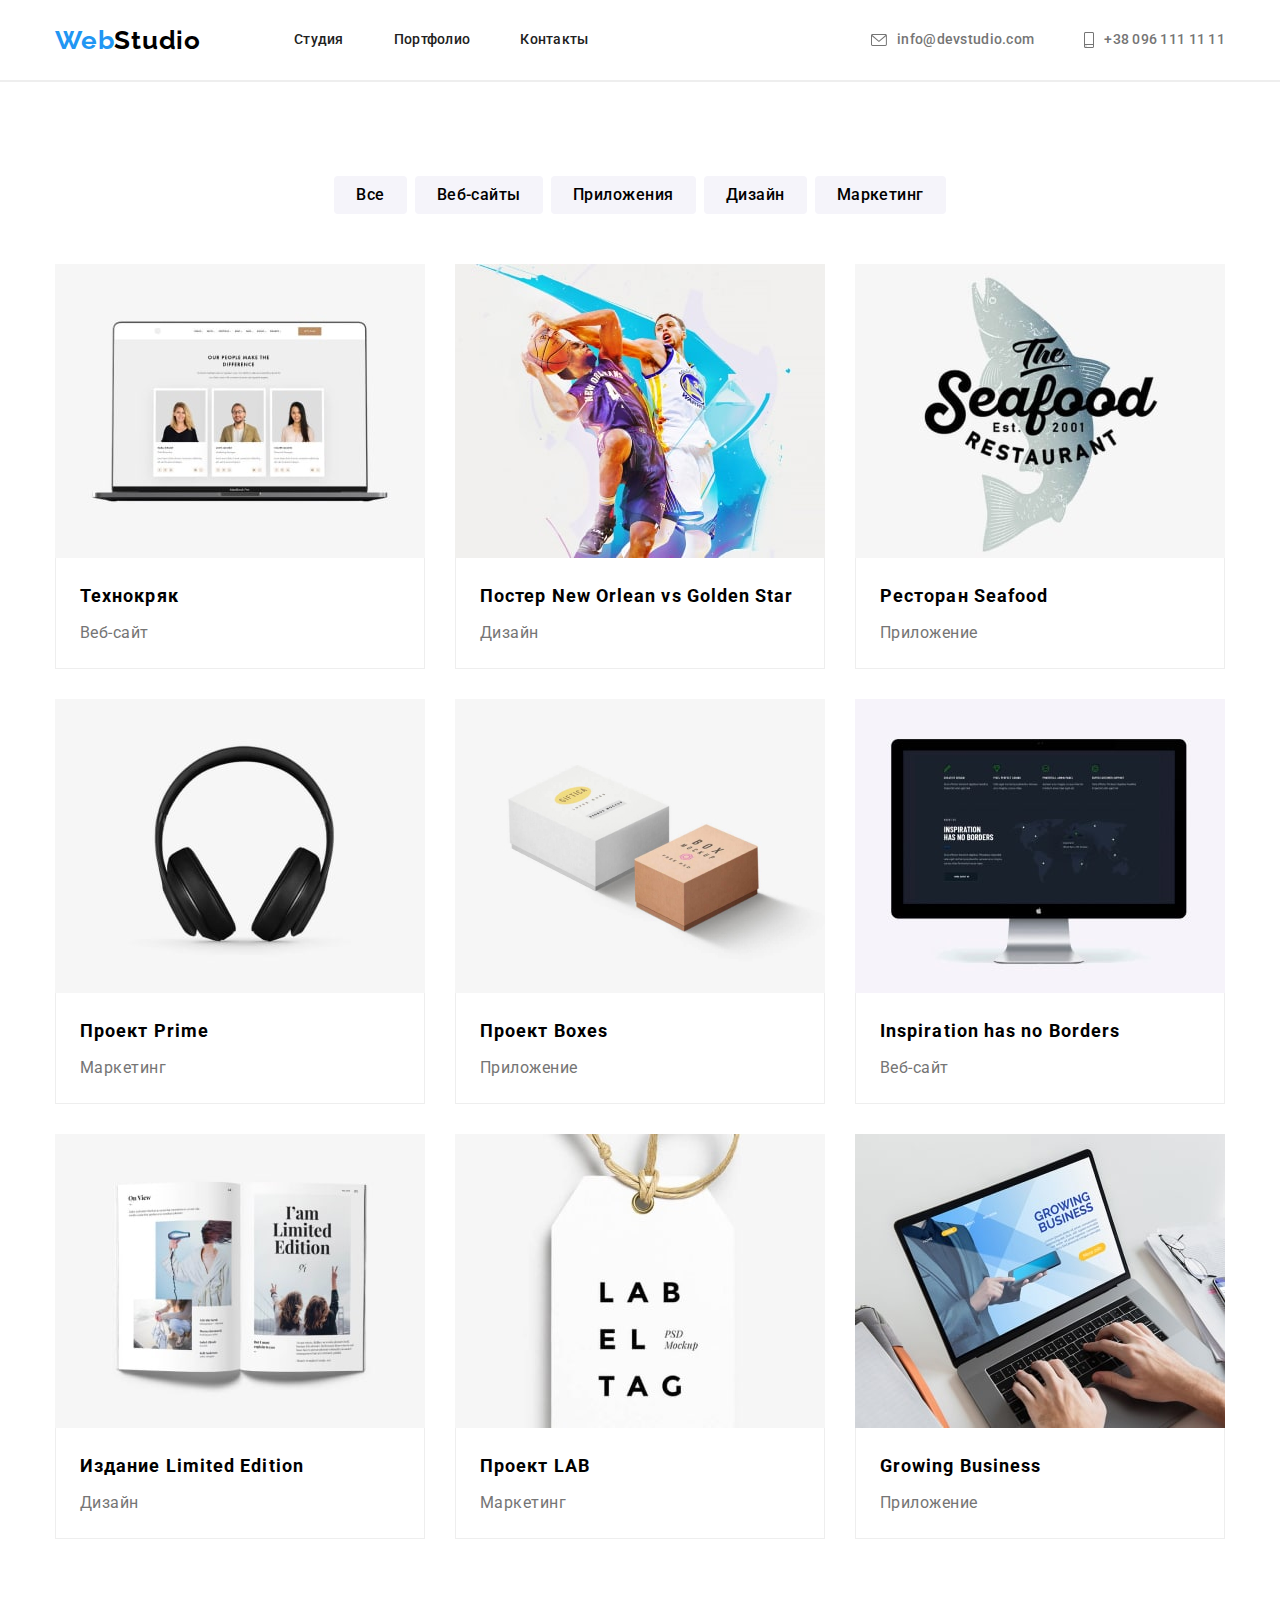
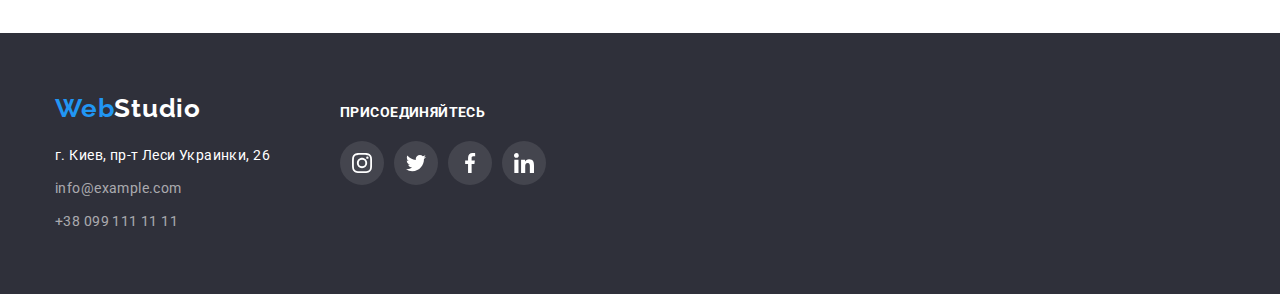
==== portfolio.html @ 3501918d "new5" ====
<!DOCTYPE html>
<html lang="ru">

<head>
  <meta charset="UTF-8" />
  <meta http-equiv="X-UA-Compatible" content="IE=edge" />
  <meta name="viewport" content="width=device-width, initial-scale=1.0" />
  <title>WebStudio</title>
  <link rel="preconnect" href="https://fonts.googleapis.com" />
  <link rel="preconnect" href="https://fonts.gstatic.com" crossorigin />
  <link href="https://fonts.googleapis.com/css2?family=Raleway:wght@700&family=Roboto:wght@400;500;700;900&display=swap"
    rel="stylesheet" />
  <link rel="stylesheet"
    href="https://cdnjs.cloudflare.com/ajax/libs/modern-normalize/1.0.0/modern-normalize.min.css" />
  <link rel="stylesheet" href="./css/style.css" />
</head>

<body>
  <header class="header">
    <div class="container header-box">
      <nav class="header-nav">
        <a href="" class="header-logo link">Web<span class="header-logo-color">Studio</span>
        </a>
        <ul class="header-list">
          <li class="header-item">
            <a href="./index.html" class="link header-link">Студия</a>
          </li>
          <li class="header-item">
            <a href="" class="link header-link">Портфолио</a>
          </li>
          <li class="header-item">
            <a href="" class="link header-link">Контакты</a>
          </li>
        </ul>
      </nav>
      <ul class="list-info">
        <li class="item-info">
          <a href="" class="link header-mail">
            <svg class="info-ikon" width="16" height="12">
              <use href="./images/symbol-defs.svg#icon-envelope"></use>
            </svg>
            info@devstudio.com
          </a>
        </li>
        <li class="item-info">
          <a href="" class="link header-number">
            <svg class="info-ikon" width="10" height="16">
              <use href="./images/symbol-defs.svg#icon-smartphone"></use>
            </svg>
            +38 096 111 11 11
          </a>
        </li>
      </ul>
    </div>
  </header>
  <!----------------main----------->
  <section class=" section-portfolio">
    <div class="container">
      <ul class="main-link">
        <li class="main-list-port">
          <button type="button" class="portfolio-btn">Все</button>
        </li>
        <li class="main-list-port">
          <button type="button" class="portfolio-btn">Веб-сайты</button>
        </li>
        <li class="main-list-port">
          <button type="button" class="portfolio-btn">Приложения</button>
        </li>
        <li class="main-list-port">
          <button type="button" class="portfolio-btn">Дизайн</button>
        </li>
        <li class="main-list-port">
          <button type="button" class="portfolio-btn">Маркетинг</button>
        </li>
      </ul>
      <ul class="main-page">
        <li class="card-border">
          <img src="./img/img-min1.jpg" alt="ноутбук" width="370" class="portfolio-page img-style" />
          <div class="title-text-box">
            <h2 class="portfolio-title">Технокряк</h2>
            <p class="portfolio-text">Веб-сайт</p>
          </div>
        </li>
        <li class="card-border">
          <img src="./img/img-min2.jpg" alt="баскетбол" width="370" class="portfolio-page img-style" />
          <div class="title-text-box">
            <h2 class="portfolio-title">Постер New Orlean vs Golden Star</h2>
            <p class="portfolio-text">Дизайн</p>
          </div>
        </li>
        <li class="card-border">
          <img src="./img/img-min3.jpg" alt="ресторан" width="370" class="portfolio-page img-style" />
          <div class="title-text-box">
            <h2 class="portfolio-title">Ресторан Seafood</h2>
            <p class="portfolio-text">Приложение</p>
          </div>
        </li>
        <li class="card-border">
          <img src="./img/img-min4.jpg" alt="наушники" width="370" class="portfolio-page img-style" />
          <div class="title-text-box">
            <h2 class="portfolio-title">Проект Prime</h2>
            <p class="portfolio-text">Маркетинг</p>
          </div>
        </li>
        <li class="card-border">
          <img src="./img/img5.jpg" alt="коробки" width="370" class="portfolio-page img-style" />
          <div class="title-text-box">
            <h2 class="portfolio-title">Проект Boxes</h2>
            <p class="portfolio-text">Приложение</p>
          </div>
        </li>
        <li class="card-border">
          <img src="./img/img-min6.jpg" alt="монитор" width="370" class="portfolio-page img-style" />
          <div class="title-text-box">
            <h2 class="portfolio-title">Inspiration has no Borders</h2>
            <p class="portfolio-text">Веб-сайт</p>
          </div>
        </li>
        <li class="card-border">
          <img src="./img/img-min7.jpg" alt="книга" width="370" class="portfolio-page img-style" />
          <div class="title-text-box">
            <h2 class="portfolio-title">Издание Limited Edition</h2>
            <p class="portfolio-text">Дизайн</p>
          </div>
        </li>
        <li class="card-border">
          <img src="./img/img-min8.jpg" alt="бирка" width="370" class="portfolio-page img-style" />
          <div class="title-text-box">
            <h2 class="portfolio-title">Проект LAB</h2>
            <p class="portfolio-text">Маркетинг</p>
          </div>
        </li>
        <li class="card-border">
          <img src="./img/img-min9.jpg" alt="ноутбук" width="370" class="portfolio-page img-style" />
          <div class="title-text-box">
            <h2 class="portfolio-title">Growing Business</h2>
            <p class="portfolio-text">Приложение</p>
          </div>
        </li>
      </ul>
    </div>

  </section>
  <!---------------------footer---------------------->
  <footer class="footer">
    <div class="container footer-flex">
      <div>
        <a href="" class="footer-logo link">Web<span class="footer-logo-color">Studio</span></a>
        <address class="footer-address">
          <ul>
            <li class="footer-list">
              <a href="" class="link footer-item-address">г. Киев, пр-т Леси Украинки, 26</a>
            </li>
            <li class="footer-list">
              <a href="" class="link footer-item-mail">info@example.com</a>
            </li>
            <li class="footer-list">
              <a href="" class="link footer-item-number">+38 099 111 11 11</a>
            </li>
          </ul>
        </address>
      </div>
      <div class="footer-box">
        <h3 class="footer-title">присоединяйтесь</h3>
        <ul class="footer-soc">
          <li class="footer-soc-item">
            <a href="" class="footer-icon-link"><svg class="icon-soc-footer" height="20px" width="20px">
                <use href="./images/symbol-defs.svg#icon-instagram"></use>
              </svg></a>
          </li>
          <li class="footer-soc-item">
            <a href="" class="footer-icon-link"><svg class="icon-soc-footer" height="20px" width="20px">
                <use href="./images/symbol-defs.svg#icon-twitter"></use>
              </svg></a>
          </li>
          <li class="footer-soc-item">
            <a href="" class="footer-icon-link"><svg class="icon-soc-footer" height="20px" width="20px">
                <use href="./images/symbol-defs.svg#icon-facebook"></use>
              </svg></a>
          </li>
          <li class="footer-soc-item">
            <a href="" class="footer-icon-link"><svg class="icon-soc-footer" height="20px" width="20px">
                <use href="./images/symbol-defs.svg#icon-linkedin"></use>
              </svg></a>
          </li>
        </ul>
      </div>
    </div>
  </footer>
</body>

</html>
---- css/style.css ----
:root {
  --primery-text-color: #757575;
  --title-text-color: #212121;
  --acent-color: #2196f3;
  --primery-white-color: #ffffff;
  --primery-black-color: #000000;
  --footer-color: #2f303a;
}

html {
  box-sizing: border-box;
}
h1,
h2,
h3,
h4,
h5,
h6 {
  box-sizing: border-box;
}
* {
  margin: 0;
  padding: 0;
}

body {
  background-color: var(--primery-white-color);

  font-family: "Roboto", sans-serif;

  letter-spacing: 0.03em;
  /* outline: 2px solid tomato; */
}

ul {
  list-style: none;
}

.link {
  text-decoration: none;
}

.container {
  width: 1200px;
  margin: 0 auto;
  padding-left: 15px;
  padding-right: 15px;
  /* outline: 2px solid #2196f3; */
}

.img-style {
  display: block;
  max-width: 100%;
  height: auto;
}

/* header */
.header {
  border-bottom: 2px solid #eeeeee;
}

.header-box,
.header-nav {
  display: flex;
  align-items: center;
}
.header-logo {
  display: block;

  font-family: "Raleway", sans-serif;
  font-style: normal;
  font-weight: 700;
  font-size: 26px;
  line-height: 1.19em;
  letter-spacing: 0.03em;

  color: var(--acent-color);
}
.header-logo-color {
  color: var(--primery-black-color);
}

.header-list {
  display: flex;
  margin-left: 93px;
  row-gap: 32px;
  column-gap: 50px;
}

.header-link {
  display: block;
  padding-top: 32px;
  padding-bottom: 32px;

  font-weight: 500;
  font-style: normal;
  font-size: 14px;
  line-height: 1.14em;
  letter-spacing: 0.02em;
  color: var(--title-text-color);
}

.header-link:hover {
  color: var(--acent-color);
}

.list-info {
  display: flex;
  margin-left: auto;
  row-gap: 32px;
  column-gap: 50px;
}

.header-mail,
.header-number {
  display: flex;
  align-items: center;
  padding-top: 32px;
  padding-bottom: 32px;
  font-weight: 500;
  font-style: normal;
  font-size: 14px;
  line-height: 1.14em;
  letter-spacing: 0.02em;
  color: var(--primery-text-color);
}
.header-mail:hover,
.header-number:hover {
  color: var(--acent-color);
}
.info-ikon {
  margin-right: 10px;
  fill: #757575;
}

.header-mail:hover .info-ikon,
.header-mail:focus .info-ikon {
  fill: var(--acent-color);
}

.header-number:hover .info-ikon,
.header-mail:focus .info-ikon {
  fill: var(--acent-color);
}

/* -----------hero------------ */

.hero {
  background-color: var(--footer-color);
  background-image: linear-gradient(
      to right,
      rgba(47, 48, 58, 0.4),
      rgba(47, 48, 58, 0.4)
    ),
    url(../images/offis.jpg);

  text-align: center;
  padding-top: 200px;
  padding-bottom: 200px;

  margin-left: auto;
  margin-right: auto;

  max-width: 1600px;
  /* height: 600px; */

  background-repeat: no-repeat;
  background-size: cover;
  background-position: center;
}

.hero-title {
  margin-bottom: 30px;
  margin-left: auto;
  margin-right: auto;
  width: 696px;

  font-style: normal;
  font-size: 44px;
  line-height: 1.36em;

  letter-spacing: 0.06em;
  text-transform: uppercase;
  color: var(--primery-white-color);
}
button {
  font-family: inherit;
}
.btn {
  text-align: center;
  min-width: 200px;
  padding: 10px 32px;
  background-color: var(--acent-color);
  color: var(--primery-white-color);
  border-radius: 4px;
  cursor: pointer;

  font-style: normal;
  font-weight: 700;
  font-size: 16px;
  line-height: 1.88em;
  letter-spacing: 0.06em;
}
.btn:hover {
  color: var(--primery-white-color);
  box-shadow: 0px 4px 4px rgba(0, 0, 0, 0.15);
}

/* main */

.main-work {
  padding-top: 94px;
}
.main-list {
  display: flex;
}
.main-item {
  margin-right: 30px;
  width: 270px;
  margin-left: auto;
}
.main-item:last-child {
  margin-right: 0;
}

.main-item::before {
  display: block;
  content: "";
  background-image: url(../images/astronaut\1.svg);
}

.main-title {
  margin-bottom: 10px;

  font-style: normal;
  font-weight: 700;
  font-size: 14px;
  line-height: 16px;
  letter-spacing: 0.03em;
  text-transform: uppercase;
  color: var(--primery-black-color);
}

.main-paragraph {
  font-style: normal;
  font-weight: 400;
  font-size: 14px;
  line-height: 1.71em;
  letter-spacing: 0.03em;

  color: var(--primery-text-color);
}

.thumb {
  display: flex;
  align-items: center;
  justify-content: center;
  margin-bottom: 30px;
  width: 270px;
  height: 120px;
  background: #f5f4fa;
  border-radius: 4px;
}
.main-svg {
  width: 70px;
  background-position: center;
}

/* work */
.work {
  padding-top: 94px;
  padding-bottom: 94px;
}
.work-title {
  margin-bottom: 50px;

  font-style: normal;
  font-weight: 700;
  font-size: 36px;
  line-height: 1.17em;
  text-align: center;
  letter-spacing: 0.03em;
  color: var(--primery-black-color);
}
.work-list {
  display: flex;
}
.work-item {
  margin-right: 30px;
  margin-left: auto;
}
.work-item:last-child {
  margin-right: 0;
}

/* team */
.team {
  padding-top: 94px;
  padding-bottom: 94px;
}
.team-title {
  margin-bottom: 50px;

  font-style: normal;
  font-weight: 700;
  font-size: 36px;
  line-height: 1.17em;
  text-align: center;
  letter-spacing: 0.03em;
  color: var(--primery-black-color);
}

.team {
  background: #f5f4fa;
}
.team-list {
  display: flex;
}
.team-item {
  width: 270px;
  margin-left: 30px;

  background: var(--primery-white-color);
  box-shadow: 0px 1px 3px rgba(0, 0, 0, 0.12), 0px 1px 1px rgba(0, 0, 0, 0.14),
    0px 2px 1px rgba(0, 0, 0, 0.2);
  border-radius: 0px 0px 4px 4px;
}

.team-item:first-child {
  margin-left: 0;
}
.team-box {
  padding-top: 30px;
  padding-bottom: 16px;
}
.team-name {
  margin-bottom: 10px;
  font-weight: 500;
  font-size: 16px;
  line-height: 1.19em;

  text-align: center;
  letter-spacing: 0.03em;

  color: var(--primery-black-color);
}
.team-work {
  font-style: normal;
  font-weight: 400;
  font-size: 16px;
  line-height: 19px;
  text-align: center;
  letter-spacing: 0.03em;

  color: var(--primery-text-color);
}
.soc-box {
  display: flex;
  /* column-gap: 10px;
  align-items: center; */
  margin-left: 32px;
  margin-right: 32px;
  margin-bottom: 30px;
}

.soc-box-title {
  margin-right: 10px;
}

.soc-box-title:last-child {
  margin-right: 0px;
}

.icon-soc {
  margin-right: 5px;
  fill: #afb1b8;
}

.icon-soc:hover {
  fill: var(--primery-white-color);
}

.icon-soc:last-child {
  margin-right: 0px;
}

.icon-link:hover,
.icon-link:focus {
  background-color: var(--acent-color);
}

.icon-link:hover .icon-soc,
.icon-link:focus .icon-soc {
  fill: var(--primery-white-color);
}

.icon-link {
  display: flex;
  margin-right: 5px;
  width: 44px;
  height: 44px;
  border-radius: 50%;
  align-items: center;
  justify-content: center;
  fill: var(--primery-white-color);
}

.icon-link:last-child {
  margin-right: 0px;
}

/* ---------client----- */

.client {
  padding-top: 94px;
  padding-bottom: 94px;
}

.client-title {
  margin-bottom: 50px;

  font-weight: 700;
  font-size: 36px;
  line-height: 1.17em;
  text-align: center;
  letter-spacing: 0.03em;

  color: var(--title-text-color);
}

.client-list {
  display: flex;
}
.client-page {
  cursor: pointer;
  fill: #afb1b8;
}

.client-page:hover {
  fill: var(--acent-color);
}

.client-box-item {
  display: flex;
  justify-content: center;
  align-items: center;
  background-color: var(--primery-white-color);

  width: 170px;
  height: 92px;
  border: 1px solid #afb1b8;
  border-radius: 4px;
}

.client-box-item:hover {
  border: 1px solid var(--acent-color);
}

.client-box-item:hover .client-page {
  fill: var(--acent-color);
}

.client-item {
  margin-right: 30px;
}

.client-item:last-child {
  margin-right: 0;
}

/* --------footer--------- */

.footer {
  background-color: var(--footer-color);
  padding-top: 60px;
  padding-bottom: 60px;
}

.footer-flex {
  display: flex;
}

.footer-logo {
  display: block;
  margin-bottom: 20px;

  font-family: "Raleway";
  font-style: normal;
  font-weight: 700;
  font-size: 26px;
  line-height: 1.19em;
  letter-spacing: 0.03em;

  color: var(--acent-color);
}

.footer-logo-color {
  color: var(--primery-white-color);
}

.footer-list {
  margin-bottom: 9px;
}

.footer-list:last-child {
  margin-bottom: 0;
}

.footer-item-address {
  text-decoration: none;
  margin-bottom: 9px;

  font-style: normal;
  font-weight: 400;
  font-size: 14px;
  line-height: 1.71em;
  letter-spacing: 0.03em;
  color: var(--primery-white-color);
}

.footer-item-mail {
  margin-bottom: 9px;

  font-style: normal;
  font-weight: 400;
  font-size: 14px;
  line-height: 1.71em;
  letter-spacing: 0.03em;

  color: rgba(255, 255, 255, 0.6);
}

.footer-item-number {
  font-style: normal;
  font-weight: 400;
  font-size: 14px;
  line-height: 1.71em;
  letter-spacing: 0.03em;

  color: rgba(255, 255, 255, 0.6);
}

.footer-item-address:hover {
  color: var(--acent-color);
}

.footer-item-mail:hover {
  color: var(--acent-color);
}
.footer-item-number:hover {
  color: var(--acent-color);
}

.footer-title {
  margin-bottom: 20px;
  font-style: normal;
  font-weight: 700;
  font-size: 14px;
  line-height: 1.14;
  letter-spacing: 0.03em;
  text-transform: uppercase;

  color: #ffffff;
}

.footer-box {
  width: 206px;
  margin-left: 70px;
  margin-top: 12px;
}

.footer-soc {
  display: flex;
}

.icon-soc-footer {
  fill: var(--primery-white-color);
}

.footer-icon-link:hover,
.footer-icon-link:focus {
  background-color: var(--acent-color);
}

.footer-icon-link:hover .icon-soc-footer,
.footer-icon-link:focus .icon-soc-footer {
  fill: var(--primery-white-color);
}

.footer-icon-link {
  display: flex;
  width: 44px;
  height: 44px;
  border-radius: 50%;
  align-items: center;
  justify-content: center;
  background: rgba(255, 255, 255, 0.1);
}

.footer-soc-item {
  margin-right: 10px;
}

.footer-soc-item:last-child {
  margin-right: 0px;
}

/* ------------portfolio------------- */
.section-portfolio {
  padding-bottom: 94px;
  padding-top: 94px;
}

.main-link {
  display: flex;
  margin-bottom: 50px;

  justify-content: center;
}

.main-list-port {
  margin-right: 8px;
}
.main-list-port:last-child {
  margin-right: 0;
}

.portfolio-btn {
  margin-right: 8px;
  padding: 6px 22px;
  border: transparent;
  font-style: normal;
  font-weight: 500;
  font-size: 16px;
  line-height: 1.62em;
  text-align: center;
  letter-spacing: 0.03em;
  border-radius: 4px;
  color: var(--primery-black-color);
  background: #f5f4fa;

  cursor: pointer;
}
.portfolio-btn:last-child {
  margin-right: 0;
}

.portfolio-btn:hover {
  color: var(--primery-white-color);
  background-color: var(--acent-color);
  box-shadow: 0px 3px 1px rgba(0, 0, 0, 0.1), 0px 1px 2px rgba(0, 0, 0, 0.08),
    0px 2px 2px rgba(0, 0, 0, 0.12);
  border-radius: 4px;
}

.portfolio-title {
  margin-bottom: 4px;
  font-style: normal;
  font-weight: 700;
  font-size: 18px;
  line-height: 2;

  letter-spacing: 0.06em;

  color: var(--primery-black-color);
}
.portfolio-text {
  font-style: normal;
  font-weight: 400;
  font-size: 16px;
  line-height: 1.88em;
  letter-spacing: 0.03em;

  color: var(--primery-text-color);
}

.main-page {
  display: flex;
  flex-wrap: wrap;
  gap: 30px;
}

.card-border:hover {
  box-shadow: 0px 1px 1px rgba(0, 0, 0, 0.12), 0px 4px 4px rgba(0, 0, 0, 0.06),
    1px 4px 6px rgba(0, 0, 0, 0.16);
}

.title-text-box {
  padding: 20px 24px;
  border-left: 1px solid #eeeeee;
  border-right: 1px solid #eeeeee;
  border-bottom: 1px solid #eeeeee;
}
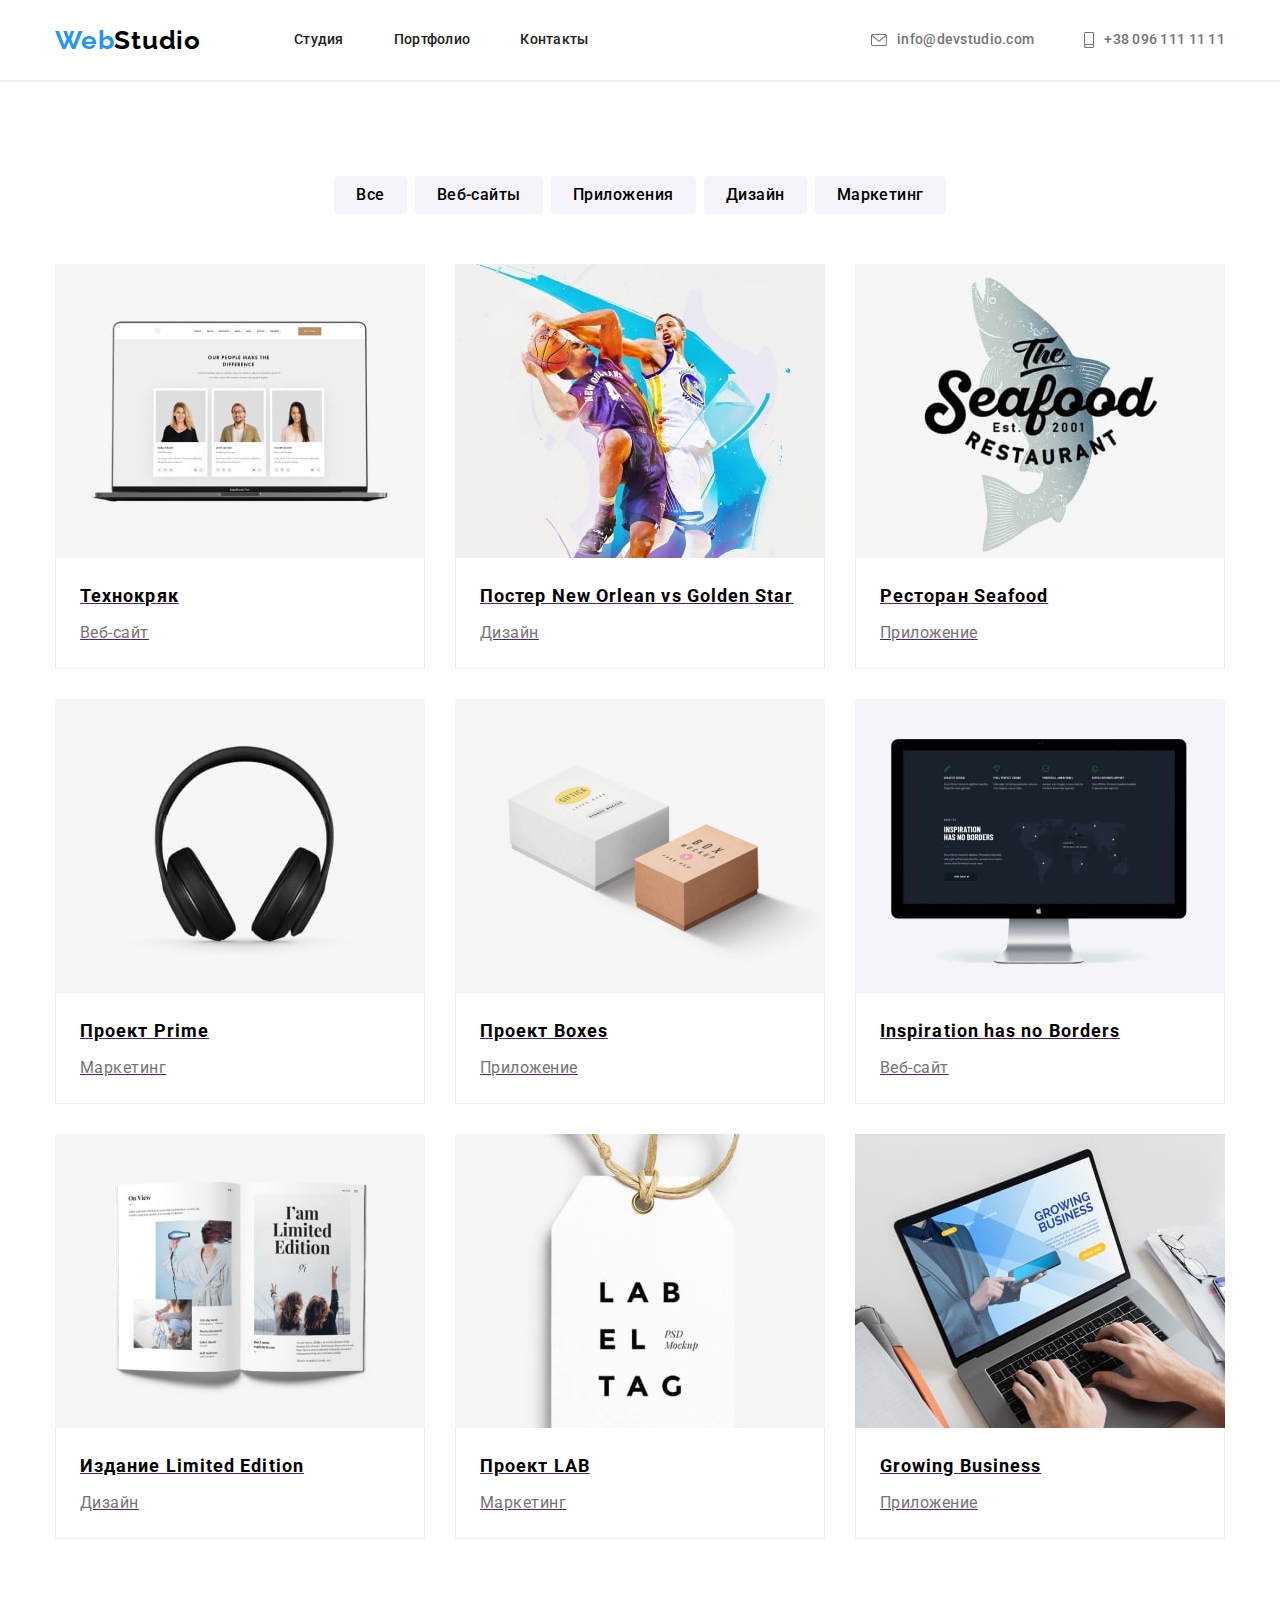
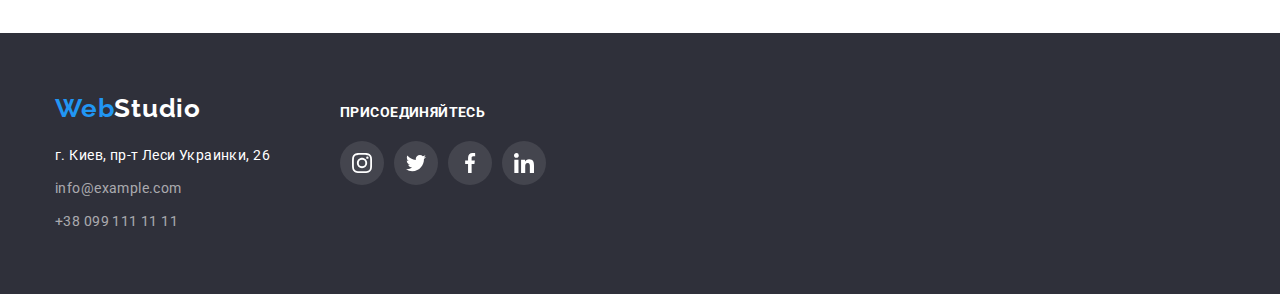
==== commit 59596e37: "new" ====
--- a/portfolio.html
+++ b/portfolio.html
@@ -75,67 +75,94 @@
       </ul>
       <ul class="main-page">
         <li class="card-border">
-          <img src="./img/img-min1.jpg" alt="ноутбук" width="370" class="portfolio-page img-style" />
-          <div class="title-text-box">
-            <h2 class="portfolio-title">Технокряк</h2>
-            <p class="portfolio-text">Веб-сайт</p>
-          </div>
-        </li>
-        <li class="card-border">
-          <img src="./img/img-min2.jpg" alt="баскетбол" width="370" class="portfolio-page img-style" />
-          <div class="title-text-box">
-            <h2 class="portfolio-title">Постер New Orlean vs Golden Star</h2>
-            <p class="portfolio-text">Дизайн</p>
-          </div>
-        </li>
-        <li class="card-border">
-          <img src="./img/img-min3.jpg" alt="ресторан" width="370" class="portfolio-page img-style" />
-          <div class="title-text-box">
-            <h2 class="portfolio-title">Ресторан Seafood</h2>
-            <p class="portfolio-text">Приложение</p>
-          </div>
-        </li>
-        <li class="card-border">
-          <img src="./img/img-min4.jpg" alt="наушники" width="370" class="portfolio-page img-style" />
-          <div class="title-text-box">
-            <h2 class="portfolio-title">Проект Prime</h2>
-            <p class="portfolio-text">Маркетинг</p>
-          </div>
-        </li>
-        <li class="card-border">
-          <img src="./img/img5.jpg" alt="коробки" width="370" class="portfolio-page img-style" />
-          <div class="title-text-box">
-            <h2 class="portfolio-title">Проект Boxes</h2>
-            <p class="portfolio-text">Приложение</p>
-          </div>
-        </li>
-        <li class="card-border">
-          <img src="./img/img-min6.jpg" alt="монитор" width="370" class="portfolio-page img-style" />
-          <div class="title-text-box">
-            <h2 class="portfolio-title">Inspiration has no Borders</h2>
-            <p class="portfolio-text">Веб-сайт</p>
-          </div>
-        </li>
-        <li class="card-border">
-          <img src="./img/img-min7.jpg" alt="книга" width="370" class="portfolio-page img-style" />
-          <div class="title-text-box">
-            <h2 class="portfolio-title">Издание Limited Edition</h2>
-            <p class="portfolio-text">Дизайн</p>
-          </div>
-        </li>
-        <li class="card-border">
-          <img src="./img/img-min8.jpg" alt="бирка" width="370" class="portfolio-page img-style" />
-          <div class="title-text-box">
-            <h2 class="portfolio-title">Проект LAB</h2>
-            <p class="portfolio-text">Маркетинг</p>
-          </div>
-        </li>
-        <li class="card-border">
-          <img src="./img/img-min9.jpg" alt="ноутбук" width="370" class="portfolio-page img-style" />
-          <div class="title-text-box">
-            <h2 class="portfolio-title">Growing Business</h2>
-            <p class="portfolio-text">Приложение</p>
-          </div>
+          <a href="" class="card-border-link">
+            <img src="./img/img-min1.jpg" alt="ноутбук" width="370" class="portfolio-page img-style" />
+            <div class="title-text-box">
+              <h2 class="portfolio-title">Технокряк</h2>
+              <p class="portfolio-text">Веб-сайт</p>
+            </div>
+          </a>
+
+        </li>
+        <li class="card-border">
+          <a href="" class="card-border-link">
+            <img src="./img/img-min2.jpg" alt="баскетбол" width="370" class="portfolio-page img-style" />
+            <div class="title-text-box">
+              <h2 class="portfolio-title">Постер New Orlean vs Golden Star</h2>
+              <p class="portfolio-text">Дизайн</p>
+            </div>
+          </a>
+
+        </li>
+        <li class="card-border">
+          <a href="" class="card-border-link">
+            <img src="./img/img-min3.jpg" alt="ресторан" width="370" class="portfolio-page img-style" />
+            <div class="title-text-box">
+              <h2 class="portfolio-title">Ресторан Seafood</h2>
+              <p class="portfolio-text">Приложение</p>
+            </div>
+          </a>
+
+        </li>
+        <li class="card-border">
+          <a href="" class="card-border-link">
+            <img src="./img/img-min4.jpg" alt="наушники" width="370" class="portfolio-page img-style" />
+            <div class="title-text-box">
+              <h2 class="portfolio-title">Проект Prime</h2>
+              <p class="portfolio-text">Маркетинг</p>
+            </div>
+          </a>
+
+        </li>
+        <li class="card-border">
+          <a href="" class="card-border-link">
+            <img src="./img/img5.jpg" alt="коробки" width="370" class="portfolio-page img-style" />
+            <div class="title-text-box">
+              <h2 class="portfolio-title">Проект Boxes</h2>
+              <p class="portfolio-text">Приложение</p>
+            </div>
+          </a>
+
+        </li>
+        <li class="card-border">
+          <a href="" class="card-border-link">
+            <img src="./img/img-min6.jpg" alt="монитор" width="370" class="portfolio-page img-style" />
+            <div class="title-text-box">
+              <h2 class="portfolio-title">Inspiration has no Borders</h2>
+              <p class="portfolio-text">Веб-сайт</p>
+            </div>
+          </a>
+
+        </li>
+        <li class="card-border">
+          <a href="" class="card-border-link">
+            <img src="./img/img-min7.jpg" alt="книга" width="370" class="portfolio-page img-style" />
+            <div class="title-text-box">
+              <h2 class="portfolio-title">Издание Limited Edition</h2>
+              <p class="portfolio-text">Дизайн</p>
+            </div>
+          </a>
+
+        </li>
+        <li class="card-border">
+          <a href="" class="card-border-link">
+            <img src="./img/img-min8.jpg" alt="бирка" width="370" class="portfolio-page img-style" />
+            <div class="title-text-box">
+              <h2 class="portfolio-title">Проект LAB</h2>
+              <p class="portfolio-text">Маркетинг</p>
+            </div>
+          </a>
+
+        </li>
+        <li class="card-border">
+          <a href="" class="card-border-link">
+            <img src="./img/img-min9.jpg" alt="ноутбук" width="370" class="portfolio-page img-style" />
+            <div class="title-text-box">
+              <h2 class="portfolio-title">Growing Business</h2>
+              <p class="portfolio-text">Приложение</p>
+            </div>
+          </a>
+
         </li>
       </ul>
     </div>
--- a/css/style.css
+++ b/css/style.css
@@ -331,7 +331,7 @@
 }
 .team-box {
   padding-top: 30px;
-  padding-bottom: 16px;
+  margin-bottom: 30px;
 }
 .team-name {
   margin-bottom: 10px;
@@ -345,6 +345,7 @@
   color: var(--primery-black-color);
 }
 .team-work {
+  margin-bottom: 16px;
   font-style: normal;
   font-weight: 400;
   font-size: 16px;
@@ -356,11 +357,7 @@
 }
 .soc-box {
   display: flex;
-  /* column-gap: 10px;
-  align-items: center; */
-  margin-left: 32px;
-  margin-right: 32px;
-  margin-bottom: 30px;
+  justify-content: center;
 }
 
 .soc-box-title {
@@ -453,7 +450,7 @@
 }
 
 .client-box-item:hover {
-  border: 1px solid var(--acent-color);
+  border-color: var(--acent-color);
 }
 
 .client-box-item:hover .client-page {
@@ -680,7 +677,11 @@
   gap: 30px;
 }
 
-.card-border:hover {
+.card-border {
+  display: flex;
+}
+
+.card-border-link:hover {
   box-shadow: 0px 1px 1px rgba(0, 0, 0, 0.12), 0px 4px 4px rgba(0, 0, 0, 0.06),
     1px 4px 6px rgba(0, 0, 0, 0.16);
 }
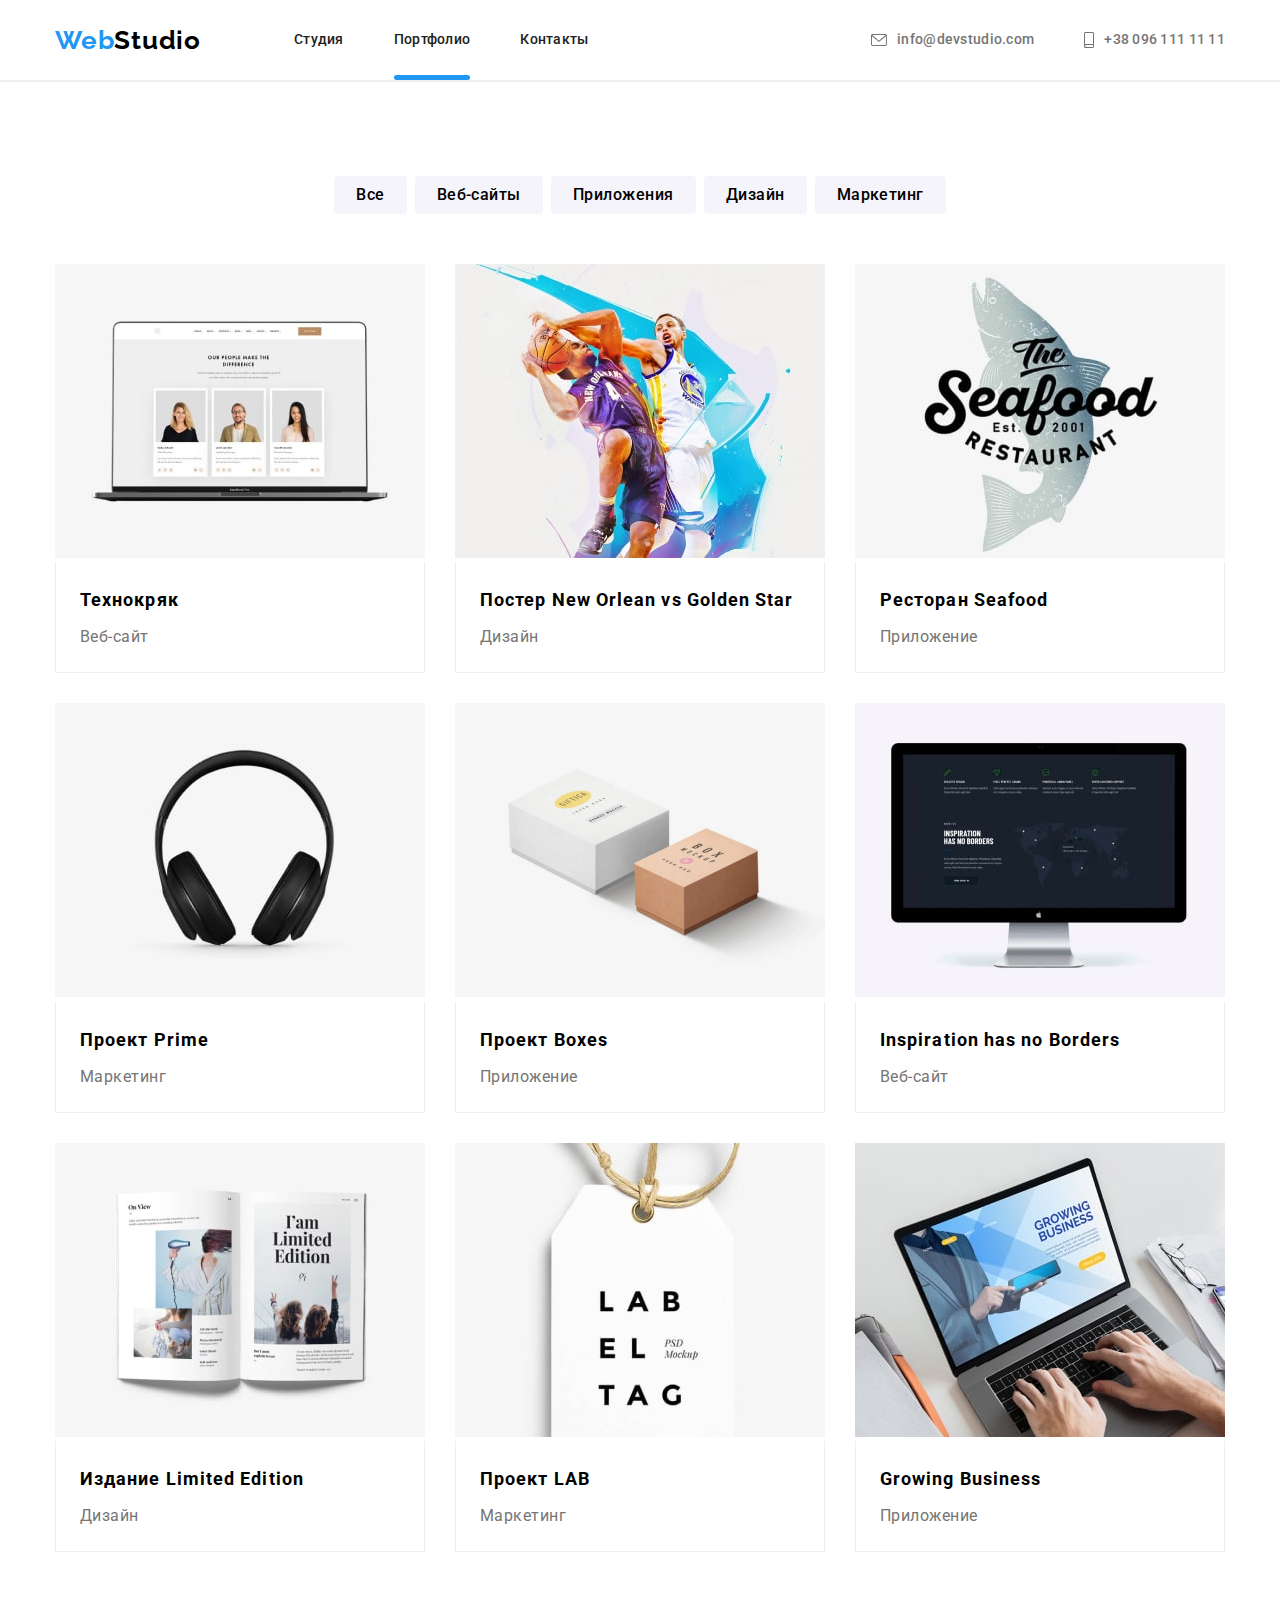
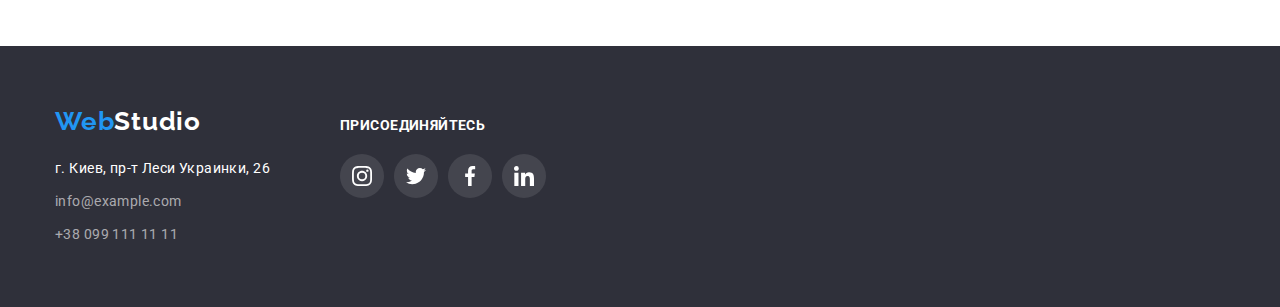
==== commit 90bf508f: "up" ====
--- a/portfolio.html
+++ b/portfolio.html
@@ -26,7 +26,7 @@
             <a href="./index.html" class="link header-link">Студия</a>
           </li>
           <li class="header-item">
-            <a href="" class="link header-link">Портфолио</a>
+            <a href="" class="link header-link current">Портфолио</a>
           </li>
           <li class="header-item">
             <a href="" class="link header-link">Контакты</a>
@@ -74,29 +74,61 @@
         </li>
       </ul>
       <ul class="main-page">
-        <li class="card-border">
-          <a href="" class="card-border-link">
-            <img src="./img/img-min1.jpg" alt="ноутбук" width="370" class="portfolio-page img-style" />
+        <li class="card-border ">
+
+          <a href="" class="card-border-link link ">
+            <div class="anime">
+
+              <div class="submenu">
+                <p class="submenu-text">Ресурс предлагает комплексные предложения с разным уровнем функционала и
+                  сервисов.
+                  Все это позволит
+                  посетителю получить
+                  исчерпывающие сведения о компании или частном лице.</p>
+              </div>
+              <img src="./img/img-min1.jpg" alt="ноутбук" width="370" class="portfolio-page img-style" />
+            </div>
+
             <div class="title-text-box">
               <h2 class="portfolio-title">Технокряк</h2>
               <p class="portfolio-text">Веб-сайт</p>
             </div>
           </a>
-
-        </li>
-        <li class="card-border">
-          <a href="" class="card-border-link">
-            <img src="./img/img-min2.jpg" alt="баскетбол" width="370" class="portfolio-page img-style" />
+        </li>
+        <li class="card-border">
+          <a href="" class="card-border-link link ">
+            <div class="anime">
+              <div class="submenu">
+                <p class="submenu-text">Ресурс предлагает комплексные предложения с разным уровнем функционала и
+                  сервисов.
+                  Все это позволит
+                  посетителю получить
+                  исчерпывающие сведения о компании или частном лице.</p>
+              </div>
+              <img src="./img/img-min2.jpg" alt="баскетбол" width="370" class="portfolio-page img-style" />
+            </div>
+
+
             <div class="title-text-box">
               <h2 class="portfolio-title">Постер New Orlean vs Golden Star</h2>
               <p class="portfolio-text">Дизайн</p>
             </div>
           </a>
-
-        </li>
-        <li class="card-border">
-          <a href="" class="card-border-link">
-            <img src="./img/img-min3.jpg" alt="ресторан" width="370" class="portfolio-page img-style" />
+        </li>
+        <li class="card-border">
+          <a href="" class="card-border-link link ">
+            <div class="anime">
+              <div class="submenu">
+                <p class="submenu-text">Ресурс предлагает комплексные предложения с разным уровнем функционала и
+                  сервисов.
+                  Все это позволит
+                  посетителю получить
+                  исчерпывающие сведения о компании или частном лице.</p>
+              </div>
+              <img src="./img/img-min3.jpg" alt="ресторан" width="370" class="portfolio-page img-style" />
+            </div>
+
+
             <div class="title-text-box">
               <h2 class="portfolio-title">Ресторан Seafood</h2>
               <p class="portfolio-text">Приложение</p>
@@ -105,8 +137,19 @@
 
         </li>
         <li class="card-border">
-          <a href="" class="card-border-link">
-            <img src="./img/img-min4.jpg" alt="наушники" width="370" class="portfolio-page img-style" />
+          <a href="" class="card-border-link link ">
+            <div class="anime">
+              <div class="submenu">
+                <p class="submenu-text">Ресурс предлагает комплексные предложения с разным уровнем функционала и
+                  сервисов.
+                  Все это позволит
+                  посетителю получить
+                  исчерпывающие сведения о компании или частном лице.</p>
+              </div>
+              <img src="./img/img-min4.jpg" alt="наушники" width="370" class="portfolio-page img-style" />
+            </div>
+
+
             <div class="title-text-box">
               <h2 class="portfolio-title">Проект Prime</h2>
               <p class="portfolio-text">Маркетинг</p>
@@ -115,8 +158,19 @@
 
         </li>
         <li class="card-border">
-          <a href="" class="card-border-link">
-            <img src="./img/img5.jpg" alt="коробки" width="370" class="portfolio-page img-style" />
+          <a href="" class="card-border-link link ">
+            <div class="anime">
+              <div class="submenu">
+                <p class="submenu-text">Ресурс предлагает комплексные предложения с разным уровнем функционала и
+                  сервисов.
+                  Все это позволит
+                  посетителю получить
+                  исчерпывающие сведения о компании или частном лице.</p>
+              </div>
+              <img src="./img/img5.jpg" alt="коробки" width="370" class="portfolio-page img-style" />
+            </div>
+
+
             <div class="title-text-box">
               <h2 class="portfolio-title">Проект Boxes</h2>
               <p class="portfolio-text">Приложение</p>
@@ -125,8 +179,19 @@
 
         </li>
         <li class="card-border">
-          <a href="" class="card-border-link">
-            <img src="./img/img-min6.jpg" alt="монитор" width="370" class="portfolio-page img-style" />
+          <a href="" class="card-border-link link ">
+            <div class="anime">
+              <div class="submenu">
+                <p class="submenu-text">Ресурс предлагает комплексные предложения с разным уровнем функционала и
+                  сервисов.
+                  Все это позволит
+                  посетителю получить
+                  исчерпывающие сведения о компании или частном лице.</p>
+              </div>
+              <img src="./img/img-min6.jpg" alt="монитор" width="370" class="portfolio-page img-style" />
+            </div>
+
+
             <div class="title-text-box">
               <h2 class="portfolio-title">Inspiration has no Borders</h2>
               <p class="portfolio-text">Веб-сайт</p>
@@ -135,8 +200,19 @@
 
         </li>
         <li class="card-border">
-          <a href="" class="card-border-link">
-            <img src="./img/img-min7.jpg" alt="книга" width="370" class="portfolio-page img-style" />
+          <a href="" class="card-border-link link ">
+            <div class="anime">
+              <div class="submenu">
+                <p class="submenu-text">Ресурс предлагает комплексные предложения с разным уровнем функционала и
+                  сервисов.
+                  Все это позволит
+                  посетителю получить
+                  исчерпывающие сведения о компании или частном лице.</p>
+              </div>
+              <img src="./img/img-min7.jpg" alt="книга" width="370" class="portfolio-page img-style" />
+            </div>
+
+
             <div class="title-text-box">
               <h2 class="portfolio-title">Издание Limited Edition</h2>
               <p class="portfolio-text">Дизайн</p>
@@ -145,8 +221,19 @@
 
         </li>
         <li class="card-border">
-          <a href="" class="card-border-link">
-            <img src="./img/img-min8.jpg" alt="бирка" width="370" class="portfolio-page img-style" />
+          <a href="" class="card-border-link link ">
+            <div class="anime">
+              <div class="submenu">
+                <p class="submenu-text">Ресурс предлагает комплексные предложения с разным уровнем функционала и
+                  сервисов.
+                  Все это позволит
+                  посетителю получить
+                  исчерпывающие сведения о компании или частном лице.</p>
+              </div>
+              <img src="./img/img-min8.jpg" alt="бирка" width="370" class="portfolio-page img-style" />
+            </div>
+
+
             <div class="title-text-box">
               <h2 class="portfolio-title">Проект LAB</h2>
               <p class="portfolio-text">Маркетинг</p>
@@ -155,8 +242,19 @@
 
         </li>
         <li class="card-border">
-          <a href="" class="card-border-link">
-            <img src="./img/img-min9.jpg" alt="ноутбук" width="370" class="portfolio-page img-style" />
+          <a href="" class="card-border-link link ">
+            <div class="anime">
+              <div class="submenu">
+                <p class="submenu-text">Ресурс предлагает комплексные предложения с разным уровнем функционала и
+                  сервисов.
+                  Все это позволит
+                  посетителю получить
+                  исчерпывающие сведения о компании или частном лице.</p>
+              </div>
+              <img src="./img/img-min9.jpg" alt="ноутбук" width="370" class="portfolio-page img-style" />
+            </div>
+
+
             <div class="title-text-box">
               <h2 class="portfolio-title">Growing Business</h2>
               <p class="portfolio-text">Приложение</p>
--- a/css/style.css
+++ b/css/style.css
@@ -29,7 +29,6 @@
   font-family: "Roboto", sans-serif;
 
   letter-spacing: 0.03em;
-  /* outline: 2px solid tomato; */
 }
 
 ul {
@@ -45,7 +44,6 @@
   margin: 0 auto;
   padding-left: 15px;
   padding-right: 15px;
-  /* outline: 2px solid #2196f3; */
 }
 
 .img-style {
@@ -88,6 +86,7 @@
 }
 
 .header-link {
+  position: relative;
   display: block;
   padding-top: 32px;
   padding-bottom: 32px;
@@ -98,11 +97,40 @@
   line-height: 1.14em;
   letter-spacing: 0.02em;
   color: var(--title-text-color);
-}
-
-.header-link:hover {
+
+  transition-property: color;
+  transition-duration: 250ms;
+  transition-timing-function: cubic-bezier(0.4, 0, 0.2, 1);
+}
+
+.header-link:hover,
+.header-link:focus {
   color: var(--acent-color);
 }
+
+.current {
+  position: relative;
+}
+
+.current::after {
+  position: absolute;
+  left: 0;
+  bottom: 0;
+  content: "";
+  display: block;
+
+  width: 100%;
+  height: 5px;
+  border-radius: 3px;
+  background-color: var(--acent-color);
+  /* opacity: 0;
+
+  transition: opacity 250ms cubic-bezier(0.4, 0, 0.2, 1); */
+}
+
+/* .header-link:hover::after {
+  opacity: 1;
+} */
 
 .list-info {
   display: flex;
@@ -123,6 +151,10 @@
   line-height: 1.14em;
   letter-spacing: 0.02em;
   color: var(--primery-text-color);
+
+  transition-property: color;
+  transition-duration: 250ms;
+  transition-timing-function: cubic-bezier(0.4, 0, 0.2, 1);
 }
 .header-mail:hover,
 .header-number:hover {
@@ -131,6 +163,10 @@
 .info-ikon {
   margin-right: 10px;
   fill: #757575;
+
+  transition-property: fill;
+  transition-duration: 250ms;
+  transition-timing-function: cubic-bezier(0.4, 0, 0.2, 1);
 }
 
 .header-mail:hover .info-ikon,
@@ -162,7 +198,6 @@
   margin-right: auto;
 
   max-width: 1600px;
-  /* height: 600px; */
 
   background-repeat: no-repeat;
   background-size: cover;
@@ -200,8 +235,13 @@
   font-size: 16px;
   line-height: 1.88em;
   letter-spacing: 0.06em;
-}
-.btn:hover {
+
+  transition-property: background;
+  transition-duration: 250ms;
+  transition-timing-function: cubic-bezier(0.4, 0, 0.2, 1);
+}
+.btn:hover,
+.btn:focus {
   color: var(--primery-white-color);
   box-shadow: 0px 4px 4px rgba(0, 0, 0, 0.15);
 }
@@ -286,6 +326,7 @@
   display: flex;
 }
 .work-item {
+  position: relative;
   margin-right: 30px;
   margin-left: auto;
 }
@@ -293,6 +334,28 @@
   margin-right: 0;
 }
 
+.work-lable {
+  display: flex;
+  position: absolute;
+  bottom: 0;
+  align-items: center;
+  justify-content: center;
+  width: 370px;
+  height: 70px;
+
+  background: rgba(47, 48, 58, 0.8);
+}
+
+.work-lable-title {
+  font-weight: 700;
+  font-size: 14px;
+  line-height: 1.14em;
+  text-align: center;
+  letter-spacing: 0.03em;
+  text-transform: uppercase;
+
+  color: #ffffff;
+}
 /* team */
 .team {
   padding-top: 94px;
@@ -371,24 +434,19 @@
 .icon-soc {
   margin-right: 5px;
   fill: #afb1b8;
-}
-
-.icon-soc:hover {
+
+  transition-property: fill;
+  transition-duration: 250ms;
+  transition-timing-function: cubic-bezier(0.4, 0, 0.2, 1);
+}
+
+.icon-soc:hover,
+.icon-soc:focus {
   fill: var(--primery-white-color);
 }
 
 .icon-soc:last-child {
   margin-right: 0px;
-}
-
-.icon-link:hover,
-.icon-link:focus {
-  background-color: var(--acent-color);
-}
-
-.icon-link:hover .icon-soc,
-.icon-link:focus .icon-soc {
-  fill: var(--primery-white-color);
 }
 
 .icon-link {
@@ -400,6 +458,20 @@
   align-items: center;
   justify-content: center;
   fill: var(--primery-white-color);
+
+  transition-property: fill;
+  transition-duration: 250ms;
+  transition-timing-function: cubic-bezier(0.4, 0, 0.2, 1);
+}
+
+.icon-link:hover,
+.icon-link:focus {
+  background-color: var(--acent-color);
+}
+
+.icon-link:hover .icon-soc,
+.icon-link:focus .icon-soc {
+  fill: var(--primery-white-color);
 }
 
 .icon-link:last-child {
@@ -431,9 +503,14 @@
 .client-page {
   cursor: pointer;
   fill: #afb1b8;
-}
-
-.client-page:hover {
+
+  transition-property: fill;
+  transition-duration: 250ms;
+  transition-timing-function: cubic-bezier(0.4, 0, 0.2, 1);
+}
+
+.client-page:hover,
+.client-page:focus {
   fill: var(--acent-color);
 }
 
@@ -447,9 +524,14 @@
   height: 92px;
   border: 1px solid #afb1b8;
   border-radius: 4px;
-}
-
-.client-box-item:hover {
+
+  transition-property: background;
+  transition-duration: 250ms;
+  transition-timing-function: cubic-bezier(0.4, 0, 0.2, 1);
+}
+
+.client-box-item:hover,
+.client-box-item:focus {
   border-color: var(--acent-color);
 }
 
@@ -513,6 +595,10 @@
   line-height: 1.71em;
   letter-spacing: 0.03em;
   color: var(--primery-white-color);
+
+  transition-property: color;
+  transition-duration: 250ms;
+  transition-timing-function: cubic-bezier(0.4, 0, 0.2, 1);
 }
 
 .footer-item-mail {
@@ -525,6 +611,10 @@
   letter-spacing: 0.03em;
 
   color: rgba(255, 255, 255, 0.6);
+
+  transition-property: color;
+  transition-duration: 250ms;
+  transition-timing-function: cubic-bezier(0.4, 0, 0.2, 1);
 }
 
 .footer-item-number {
@@ -535,16 +625,24 @@
   letter-spacing: 0.03em;
 
   color: rgba(255, 255, 255, 0.6);
-}
-
-.footer-item-address:hover {
+
+  transition-property: color;
+  transition-duration: 250ms;
+  transition-timing-function: cubic-bezier(0.4, 0, 0.2, 1);
+}
+
+.footer-item-address:hover,
+.footer-item-address:focus {
   color: var(--acent-color);
 }
 
-.footer-item-mail:hover {
+.footer-item-mail:hover,
+.footer-item-mail:focus {
   color: var(--acent-color);
 }
-.footer-item-number:hover {
+
+.footer-item-number:hover,
+.footer-item-number:focus {
   color: var(--acent-color);
 }
 
@@ -571,16 +669,6 @@
 }
 
 .icon-soc-footer {
-  fill: var(--primery-white-color);
-}
-
-.footer-icon-link:hover,
-.footer-icon-link:focus {
-  background-color: var(--acent-color);
-}
-
-.footer-icon-link:hover .icon-soc-footer,
-.footer-icon-link:focus .icon-soc-footer {
   fill: var(--primery-white-color);
 }
 
@@ -592,6 +680,21 @@
   align-items: center;
   justify-content: center;
   background: rgba(255, 255, 255, 0.1);
+
+  transition-property: background;
+  transition-duration: 250ms;
+  transition-timing-function: cubic-bezier(0.4, 0, 0.2, 1);
+}
+
+.footer-icon-link:hover,
+.footer-icon-link:focus {
+  background-color: var(--acent-color);
+}
+
+.footer-icon-link:hover .icon-soc-footer,
+.footer-icon-link:focus .icon-soc-footer {
+  fill: var(--primery-white-color);
+  /* transition-duration: 250ms; */
 }
 
 .footer-soc-item {
@@ -600,6 +703,65 @@
 
 .footer-soc-item:last-child {
   margin-right: 0px;
+}
+
+.backdrop {
+  position: fixed;
+  top: 0;
+  left: 0;
+  width: 100%;
+  height: 100%;
+  background-color: rgba(0, 0, 0, 0.2);
+  opacity: 1;
+  transition: opacity 250ms cubic-bezier(0.4, 0, 0.2, 1);
+}
+
+.backdrop.is-hidden {
+  opacity: 0;
+  pointer-events: none;
+}
+
+.backdrop.is-hidden .modal {
+  transform: translate(-50%, -50%) scale(0.9);
+}
+
+.modal {
+  display: flex;
+  position: absolute;
+  top: 50%;
+  left: 50%;
+  transform: translate(-50%, -50%) scale(1);
+
+  transition: transform 250ms cubic-bezier(0.4, 0, 0.2, 1);
+  min-width: 528px;
+  min-height: 581px;
+  background: #ffffff;
+  box-shadow: 0px 1px 3px rgba(0, 0, 0, 0.12), 0px 1px 1px rgba(0, 0, 0, 0.14),
+    0px 2px 1px rgba(0, 0, 0, 0.2);
+  border-radius: 4px;
+}
+
+.modal-icon {
+  border-radius: 50%;
+  box-sizing: border-box;
+  position: absolute;
+  width: 30px;
+  height: 30px;
+  opacity: 1;
+
+  right: 8px;
+  top: 8px;
+  background: #ffffff;
+  border: 1px solid rgba(0, 0, 0, 0.1);
+}
+
+.modal-icon.is-hidden {
+  opacity: 0;
+}
+
+.modal-close {
+  align-items: center;
+  justify-content: center;
 }
 
 /* ------------portfolio------------- */
@@ -636,13 +798,18 @@
   color: var(--primery-black-color);
   background: #f5f4fa;
 
+  transition-property: color;
+  transition-duration: 250ms;
+  transition-timing-function: cubic-bezier(0.4, 0, 0.2, 1);
+
   cursor: pointer;
 }
 .portfolio-btn:last-child {
   margin-right: 0;
 }
 
-.portfolio-btn:hover {
+.portfolio-btn:hover,
+.portfolio-btn:focus {
   color: var(--primery-white-color);
   background-color: var(--acent-color);
   box-shadow: 0px 3px 1px rgba(0, 0, 0, 0.1), 0px 1px 2px rgba(0, 0, 0, 0.08),
@@ -676,12 +843,25 @@
   flex-wrap: wrap;
   gap: 30px;
 }
-
+/* -------------card-------- */
 .card-border {
   display: flex;
 }
 
-.card-border-link:hover {
+.anime {
+  display: inline-block;
+  overflow: hidden;
+  position: relative;
+}
+
+.card-border-link {
+  transition-property: color;
+  transition-duration: 250ms;
+  transition-timing-function: cubic-bezier(0.4, 0, 0.2, 1);
+}
+
+.card-border-link:hover,
+.card-border-link:focus {
   box-shadow: 0px 1px 1px rgba(0, 0, 0, 0.12), 0px 4px 4px rgba(0, 0, 0, 0.06),
     1px 4px 6px rgba(0, 0, 0, 0.16);
 }
@@ -692,3 +872,41 @@
   border-right: 1px solid #eeeeee;
   border-bottom: 1px solid #eeeeee;
 }
+
+.card-border:hover .submenu {
+  display: block;
+}
+
+.submenu {
+  position: absolute;
+
+  top: 0;
+  left: 0;
+  width: 100%;
+  height: 100%;
+
+  transform: translateY(100%);
+  transition: transform 250ms cubic-bezier(0.4, 0, 0.2, 1);
+  padding: 63px 24px;
+  background-color: var(--acent-color);
+}
+
+.portfolio-page {
+  /* position: relative; */
+}
+
+.card-border:hover .submenu {
+  transform: translateY(0);
+}
+
+.submenu p {
+  text-decoration: none;
+}
+
+.submenu-text {
+  font-weight: 400;
+  font-size: 18px;
+  line-height: 1.56em;
+  letter-spacing: 0.03em;
+  color: #ffffff;
+}
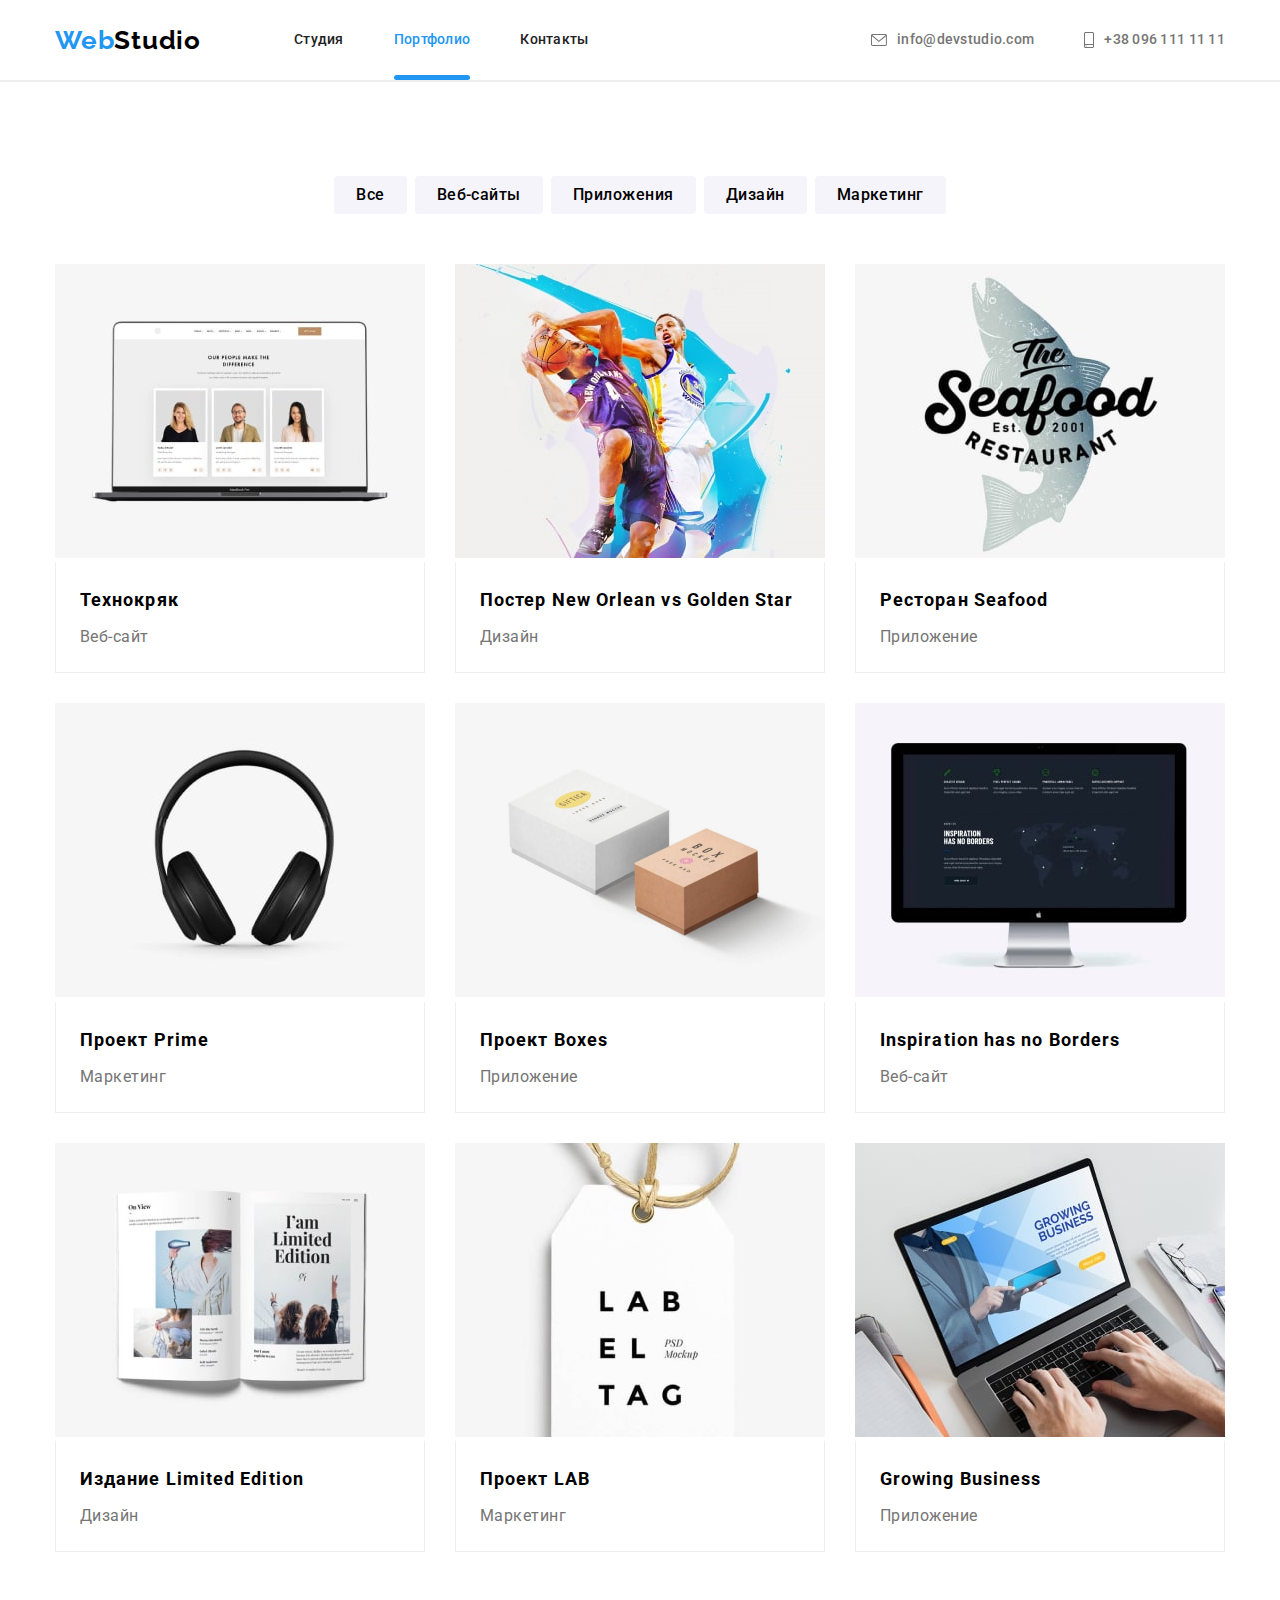
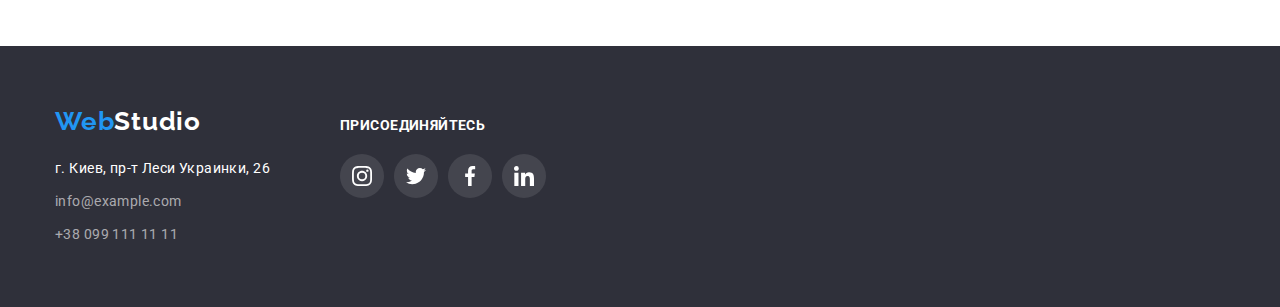
==== commit 215047cd: "updated" ====
--- a/portfolio.html
+++ b/portfolio.html
@@ -26,7 +26,7 @@
             <a href="./index.html" class="link header-link">Студия</a>
           </li>
           <li class="header-item">
-            <a href="" class="link header-link current">Портфолио</a>
+            <a href="" class="link  current">Портфолио</a>
           </li>
           <li class="header-item">
             <a href="" class="link header-link">Контакты</a>
--- a/css/style.css
+++ b/css/style.css
@@ -110,6 +110,16 @@
 
 .current {
   position: relative;
+  display: block;
+  padding-top: 32px;
+  padding-bottom: 32px;
+
+  font-weight: 500;
+  font-style: normal;
+  font-size: 14px;
+  line-height: 1.14em;
+  letter-spacing: 0.02em;
+  color: var(--acent-color);
 }
 
 .current::after {
@@ -123,14 +133,7 @@
   height: 5px;
   border-radius: 3px;
   background-color: var(--acent-color);
-  /* opacity: 0;
-
-  transition: opacity 250ms cubic-bezier(0.4, 0, 0.2, 1); */
-}
-
-/* .header-link:hover::after {
-  opacity: 1;
-} */
+}
 
 .list-info {
   display: flex;
@@ -451,7 +454,7 @@
 
 .icon-link {
   display: flex;
-  margin-right: 5px;
+
   width: 44px;
   height: 44px;
   border-radius: 50%;
@@ -459,7 +462,7 @@
   justify-content: center;
   fill: var(--primery-white-color);
 
-  transition-property: fill;
+  transition-property: background-color;
   transition-duration: 250ms;
   transition-timing-function: cubic-bezier(0.4, 0, 0.2, 1);
 }
@@ -472,10 +475,6 @@
 .icon-link:hover .icon-soc,
 .icon-link:focus .icon-soc {
   fill: var(--primery-white-color);
-}
-
-.icon-link:last-child {
-  margin-right: 0px;
 }
 
 /* ---------client----- */
@@ -525,7 +524,7 @@
   border: 1px solid #afb1b8;
   border-radius: 4px;
 
-  transition-property: background;
+  transition-property: border;
   transition-duration: 250ms;
   transition-timing-function: cubic-bezier(0.4, 0, 0.2, 1);
 }
@@ -681,7 +680,7 @@
   justify-content: center;
   background: rgba(255, 255, 255, 0.1);
 
-  transition-property: background;
+  transition-property: background-color;
   transition-duration: 250ms;
   transition-timing-function: cubic-bezier(0.4, 0, 0.2, 1);
 }
@@ -694,7 +693,6 @@
 .footer-icon-link:hover .icon-soc-footer,
 .footer-icon-link:focus .icon-soc-footer {
   fill: var(--primery-white-color);
-  /* transition-duration: 250ms; */
 }
 
 .footer-soc-item {
@@ -785,7 +783,6 @@
 }
 
 .portfolio-btn {
-  margin-right: 8px;
   padding: 6px 22px;
   border: transparent;
   font-style: normal;
@@ -798,14 +795,11 @@
   color: var(--primery-black-color);
   background: #f5f4fa;
 
-  transition-property: color;
+  transition-property: background-color, box-shadow;
   transition-duration: 250ms;
   transition-timing-function: cubic-bezier(0.4, 0, 0.2, 1);
 
   cursor: pointer;
-}
-.portfolio-btn:last-child {
-  margin-right: 0;
 }
 
 .portfolio-btn:hover,
@@ -814,7 +808,6 @@
   background-color: var(--acent-color);
   box-shadow: 0px 3px 1px rgba(0, 0, 0, 0.1), 0px 1px 2px rgba(0, 0, 0, 0.08),
     0px 2px 2px rgba(0, 0, 0, 0.12);
-  border-radius: 4px;
 }
 
 .portfolio-title {
@@ -855,7 +848,7 @@
 }
 
 .card-border-link {
-  transition-property: color;
+  transition-property: box-shadow;
   transition-duration: 250ms;
   transition-timing-function: cubic-bezier(0.4, 0, 0.2, 1);
 }
@@ -873,8 +866,9 @@
   border-bottom: 1px solid #eeeeee;
 }
 
-.card-border:hover .submenu {
+.card-border-link:hover .submenu {
   display: block;
+  transform: translateY(0);
 }
 
 .submenu {
@@ -891,14 +885,6 @@
   background-color: var(--acent-color);
 }
 
-.portfolio-page {
-  /* position: relative; */
-}
-
-.card-border:hover .submenu {
-  transform: translateY(0);
-}
-
 .submenu p {
   text-decoration: none;
 }
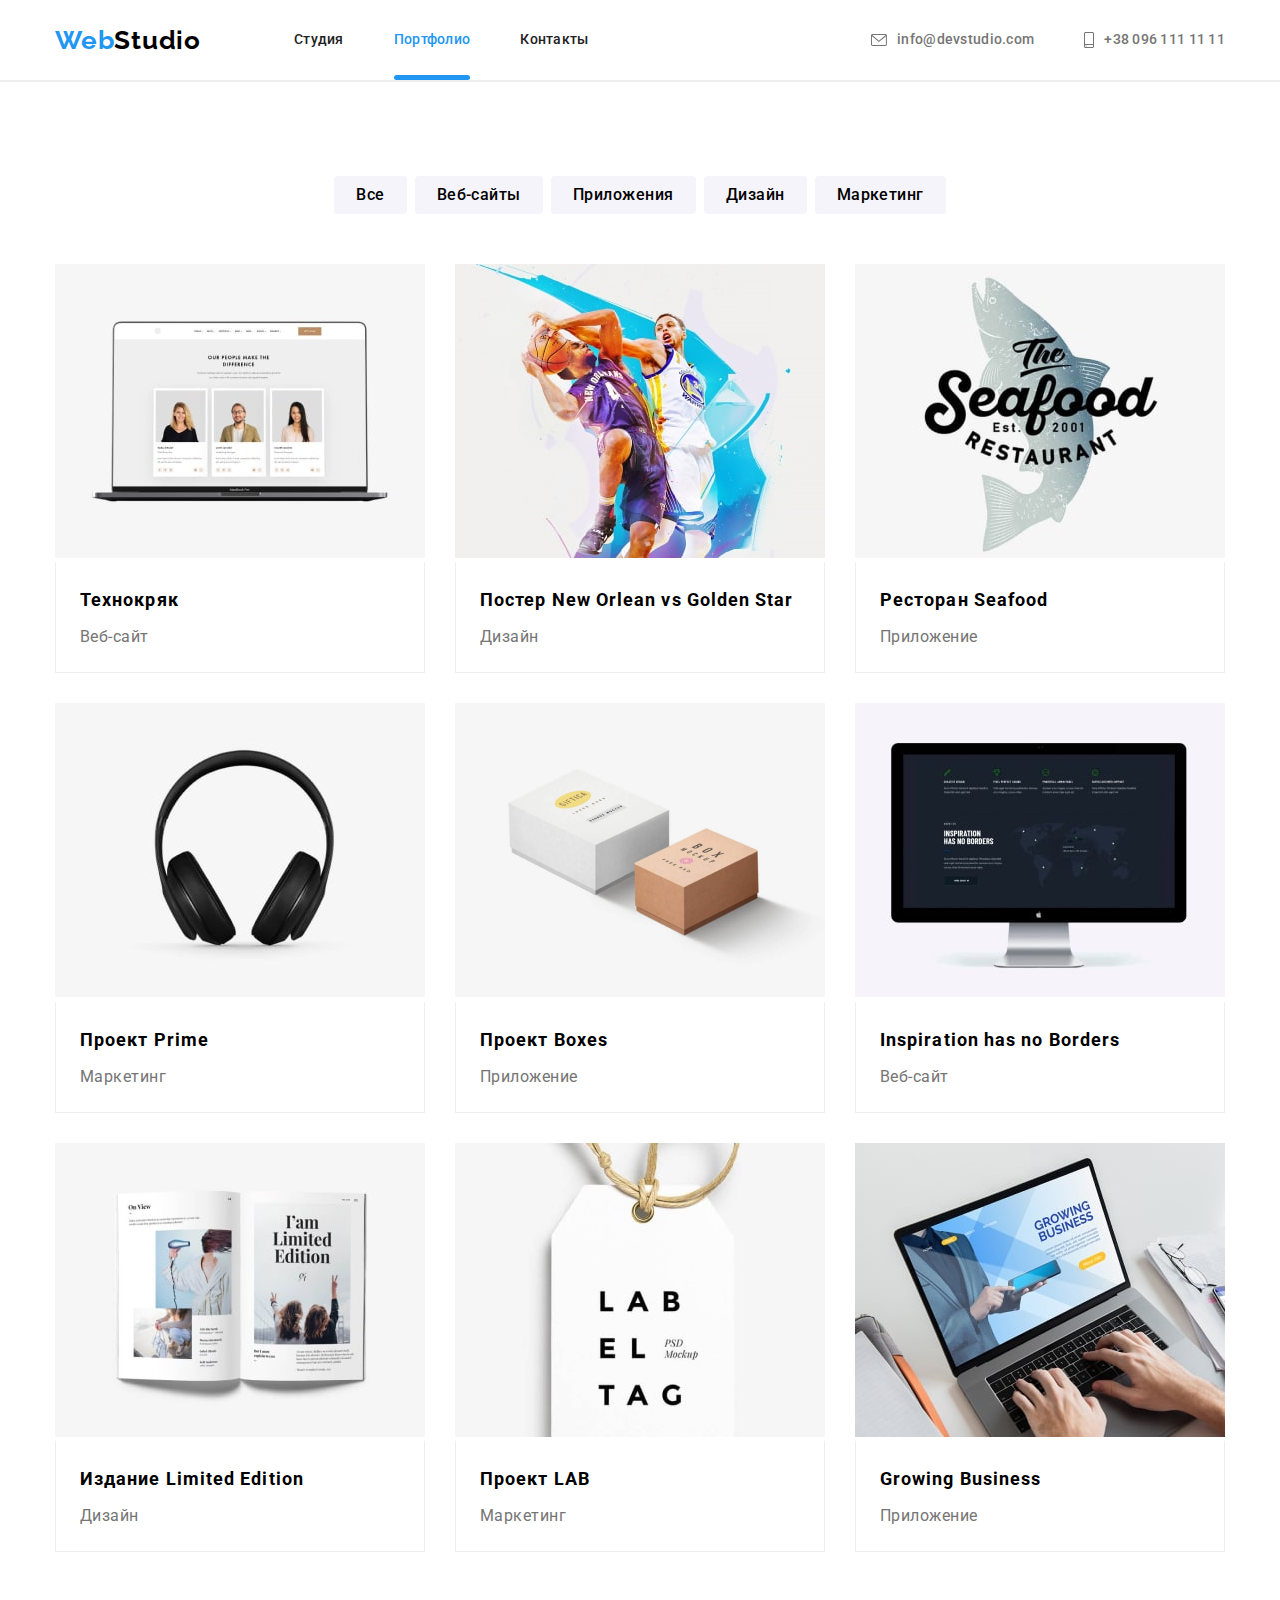
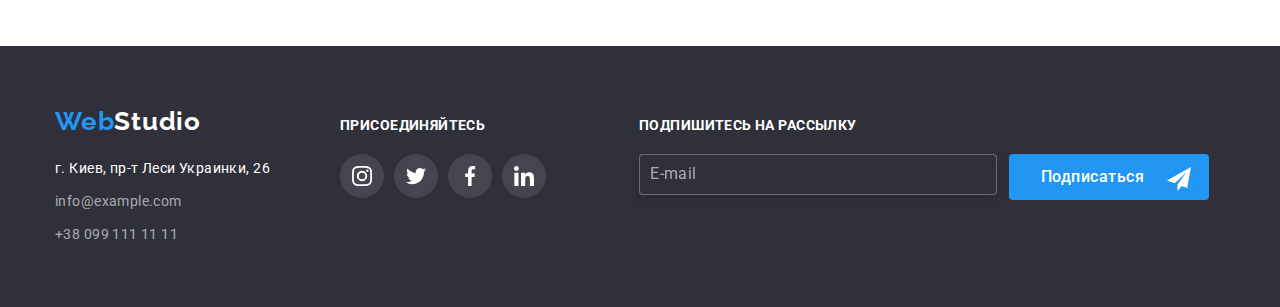
==== commit 13e64526: "finish" ====
--- a/portfolio.html
+++ b/portfolio.html
@@ -310,6 +310,21 @@
           </li>
         </ul>
       </div>
+      <div class="footer-form-box">
+        <h3 class="footer-title">Подпишитесь на рассылку</h3>
+        <form name="signup_form" autocomplete="on" novalidate class="footer-form">
+          <label class="lable">
+            <input type="email" name="email" class="input" placeholder="E-mail" />
+          </label>
+          <button type="submit" class=" footer-btn">Подписаться</button>
+
+          <svg class="footer-mail-icon" height="24px" width="24px">
+            <use href="./images/symbol-defs.svg#icon-telegram"></use>
+          </svg>
+
+        </form>
+
+      </div>
     </div>
   </footer>
 </body>
--- a/css/style.css
+++ b/css/style.css
@@ -702,6 +702,84 @@
 .footer-soc-item:last-child {
   margin-right: 0px;
 }
+
+.footer-form-box {
+  display: flex;
+  flex-direction: column;
+  width: 570px;
+  margin-top: 12px;
+  margin-bottom: 34px;
+  margin-left: 93px;
+}
+
+.lable input {
+  width: 358px;
+
+  margin: 0;
+  padding: 10px;
+  border: 1px solid rgba(255, 255, 255, 0.3);
+  filter: drop-shadow(0px 4px 4px rgba(0, 0, 0, 0.15));
+  border-radius: 4px;
+  background-color: var(--footer-color);
+}
+
+.footer-form {
+  display: flex;
+  position: relative;
+}
+
+.footer-btn {
+  padding: 10px 62px 10px 29px;
+  border: transparent;
+  font-weight: 500;
+  font-size: 16px;
+  line-height: 1.62em;
+  text-align: center;
+  letter-spacing: 0.03em;
+  border-radius: 4px;
+  color: var(--primery-white-color);
+
+  transition-property: background-color, box-shadow;
+  transition-duration: 250ms;
+  transition-timing-function: cubic-bezier(0.4, 0, 0.2, 1);
+  margin-left: 12px;
+  width: 200px;
+  cursor: pointer;
+  background: #2196f3;
+  border-radius: 4px;
+}
+
+.footer-btn:hover,
+.footer-btn:focus {
+  color: var(--primery-white-color);
+  box-shadow: 0px 4px 4px rgba(0, 0, 0, 0.15);
+}
+
+.footer-mail-icon {
+  position: absolute;
+
+  right: 18px;
+  top: 13px;
+  cursor: pointer;
+}
+
+.input {
+  padding: 15px;
+
+  color: var(--primery-white-color);
+}
+
+.input::placeholder {
+  font-family: "Roboto";
+  font-style: normal;
+  font-weight: 400;
+  font-size: 16px;
+  line-height: 1.25em;
+  letter-spacing: 0.03em;
+
+  color: rgba(255, 255, 255, 0.6);
+}
+/* -------modal-------- */
 
 .backdrop {
   position: fixed;
@@ -737,6 +815,8 @@
   box-shadow: 0px 1px 3px rgba(0, 0, 0, 0.12), 0px 1px 1px rgba(0, 0, 0, 0.14),
     0px 2px 1px rgba(0, 0, 0, 0.2);
   border-radius: 4px;
+
+  padding: 40px;
 }
 
 .modal-icon {
@@ -753,6 +833,11 @@
   border: 1px solid rgba(0, 0, 0, 0.1);
 }
 
+.modal-close:hover,
+.modal-close:focus {
+  fill: var(--acent-color);
+  transition: fill 250ms cubic-bezier(0.4, 0, 0.2, 1);
+}
 .modal-icon.is-hidden {
   opacity: 0;
 }
@@ -760,6 +845,231 @@
 .modal-close {
   align-items: center;
   justify-content: center;
+}
+
+.modal-title {
+  display: block;
+  width: 448px;
+  margin-bottom: 12px;
+  font-weight: 700;
+  font-size: 20px;
+  line-height: 1.15em;
+  text-align: center;
+  letter-spacing: 0.03em;
+
+  color: #212121;
+}
+
+.form-text {
+  width: 25px;
+
+  font-weight: 400;
+  font-size: 12px;
+  line-height: 1.17em;
+
+  letter-spacing: 0.01em;
+
+  color: #757575;
+}
+
+.form-box-icon {
+  position: relative;
+  margin-bottom: 10px;
+  margin-top: 4px;
+}
+
+.modal-input {
+  width: 100%;
+  height: 40px;
+  border: 1px solid rgba(33, 33, 33, 0.2);
+  border-radius: 4px;
+  padding-left: 45px;
+  color: var(--primery-black-color);
+  font-weight: 600px;
+  outline: transparent;
+}
+
+.modal-input:focus-within {
+  border-color: var(--acent-color);
+}
+
+.modal-input:focus + .modal-svg {
+  fill: var(--acent-color);
+}
+
+.fform-box-icon:hover {
+  color: var(--acent-color);
+}
+
+.modal-form {
+  display: flex;
+
+  flex-direction: column;
+}
+
+.form-coment {
+  width: 100%;
+  height: 120px;
+  font-weight: 400px;
+  margin-top: 4px;
+
+  border: 1px solid rgba(33, 33, 33, 0.2);
+  border-radius: 4px;
+  padding-left: 16px;
+  padding-top: 12px;
+  margin-bottom: 20px;
+  resize: none;
+  color: var(--primery-black-color);
+  outline: transparent;
+}
+
+.form-coment:focus {
+  border-color: var(--acent-color);
+}
+
+.form-coment::placeholder {
+  color: rgba(117, 117, 117, 0.5);
+  width: 416px;
+  height: 96px;
+
+  font-family: "Roboto";
+  font-style: normal;
+  font-weight: 400;
+  font-size: 14px;
+  line-height: 1.14em;
+  letter-spacing: 0.01em;
+}
+
+.form-checkbox {
+  display: flex;
+}
+
+/* -------checkbox svg------- */
+
+.modal-check {
+  appearance: none;
+}
+
+.check-text {
+  display: flex;
+  align-items: center;
+  margin-left: 12px;
+
+  font-weight: 400;
+  font-size: 14px;
+  line-height: 1.71em;
+  letter-spacing: 0.03em;
+
+  color: #757575;
+}
+
+.check-text a {
+  color: var(--acent-color);
+}
+
+.check-text span {
+  display: flex;
+  width: 18px;
+  height: 18px;
+  border-radius: 2px;
+  border: 2px solid #212121;
+  margin-right: 9px;
+  display: flex;
+  align-items: center;
+  justify-content: center;
+}
+
+.check-icon {
+  fill: transparent;
+}
+
+.modal-check:checked + .check-text span {
+  background-color: var(--acent-color);
+  border: none;
+}
+
+.modal-check:checked + .check-text .check-icon {
+  fill: var(--primery-white-color);
+}
+
+/* ----------checkbox no svg--------- */
+/* .box-check {
+  padding-left: 12px;
+}
+
+.check {
+  width: 400px;
+  font-family: "Roboto";
+  font-style: normal;
+  font-weight: 400;
+  font-size: 14px;
+  line-height: 1.71em;
+
+  letter-spacing: 0.03em;
+
+  color: #757575;
+}
+.check a {
+  color: var(--acent-color);
+}
+
+.checkbox {
+  appearance: none;
+}
+
+.checkbox:checked + .icon {
+  background-color: var(--acent-color);
+  background-image: url(../img/icon-check.svg);
+  background-size: contain;
+  background-repeat: no-repeat;
+  background-origin: border-box;
+  background-position: center;
+  border-color: var(--acent-color);
+}
+
+.icon {
+  margin-right: 8px;
+  display: inline-block;
+  width: 16px;
+  height: 15px;
+  border-radius: 2px;
+  border: 2px solid #212121;
+} */
+/* ----------checkbox no svg--------- */
+.modal-btn {
+  width: 200px;
+  height: 50px;
+  background: #2196f3;
+
+  border-radius: 4px;
+  cursor: pointer;
+  margin-left: auto;
+  margin-right: auto;
+  margin-top: 30px;
+  font-family: "Roboto";
+  font-style: normal;
+  font-weight: 700;
+  font-size: 16px;
+  line-height: 1.88em;
+
+  align-items: center;
+  text-align: center;
+  letter-spacing: 0.06em;
+
+  color: #ffffff;
+}
+
+.modal-btn:hover {
+  box-shadow: 0px 4px 4px rgba(0, 0, 0, 0.15);
+}
+
+.modal-svg {
+  position: absolute;
+
+  fill: var(--primery-black-color);
+  top: 50%;
+  left: 12px;
+  transform: translateY(-50%);
 }
 
 /* ------------portfolio------------- */
